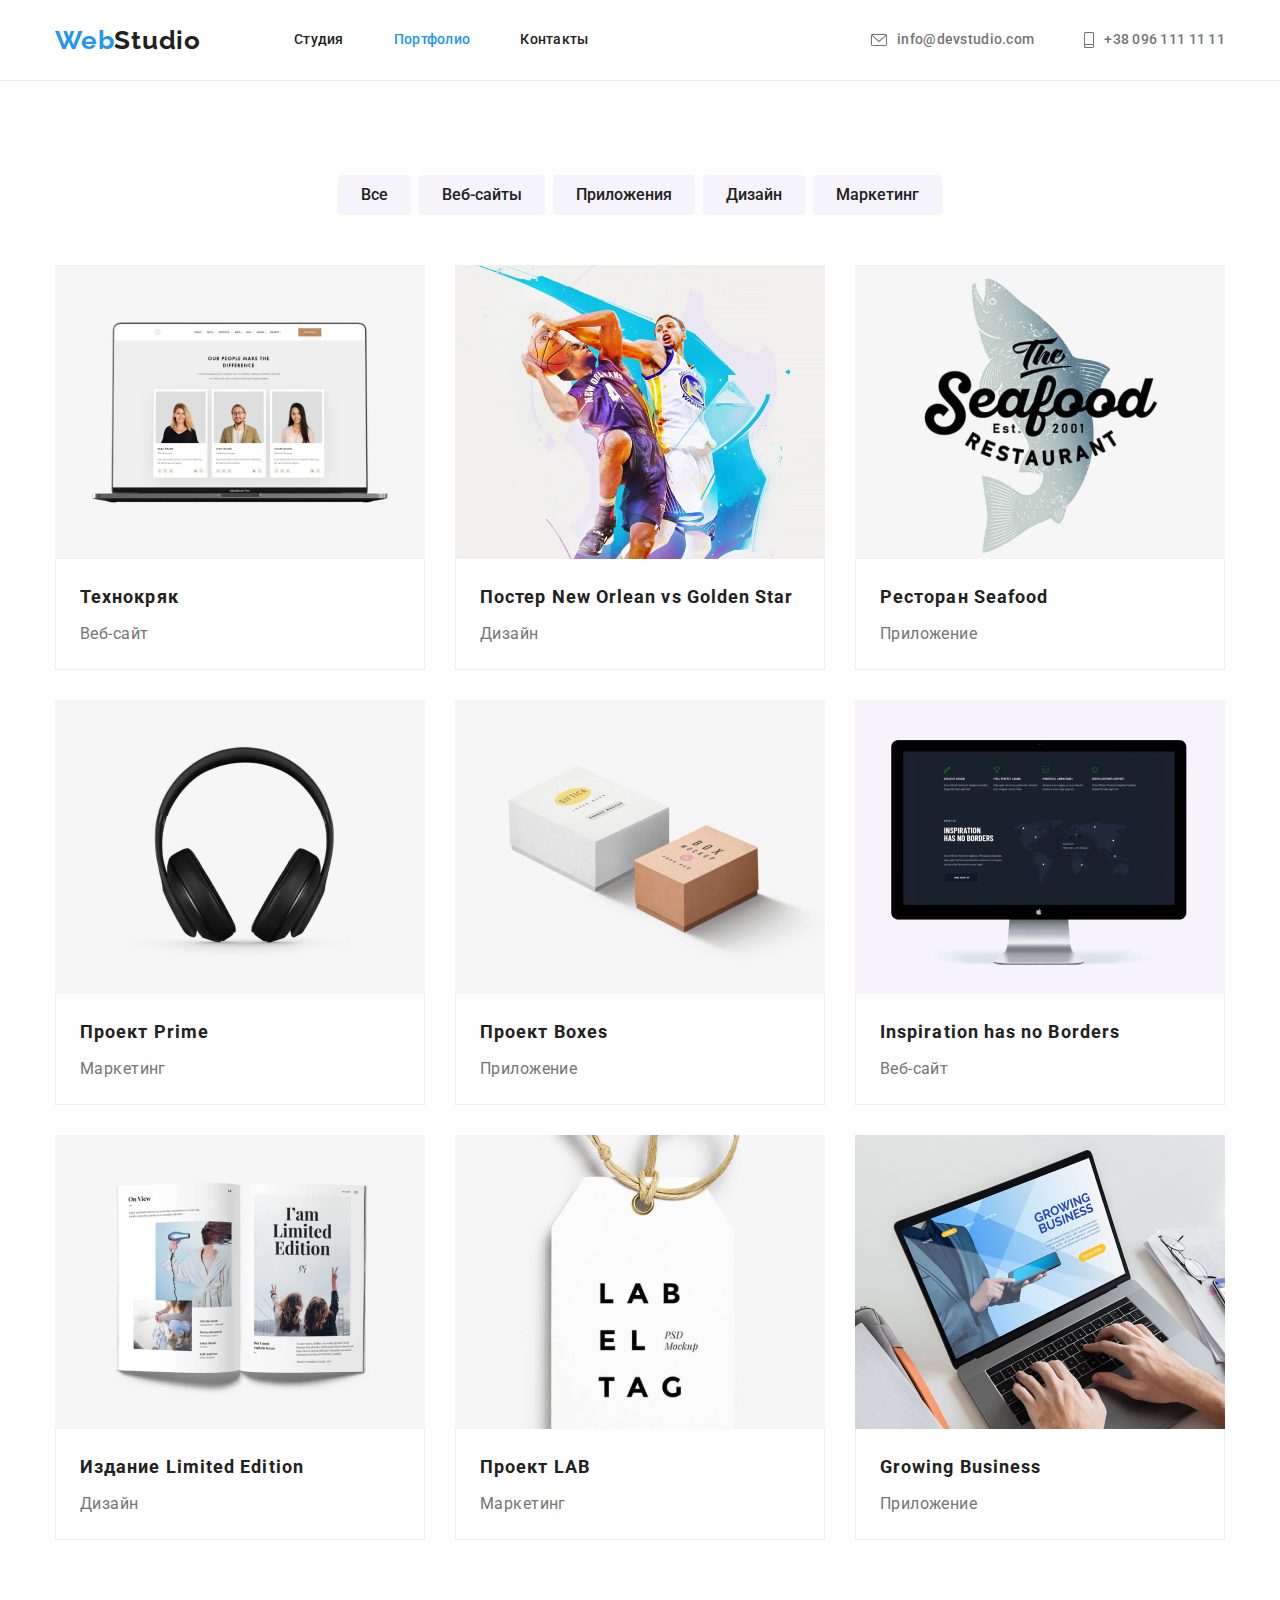
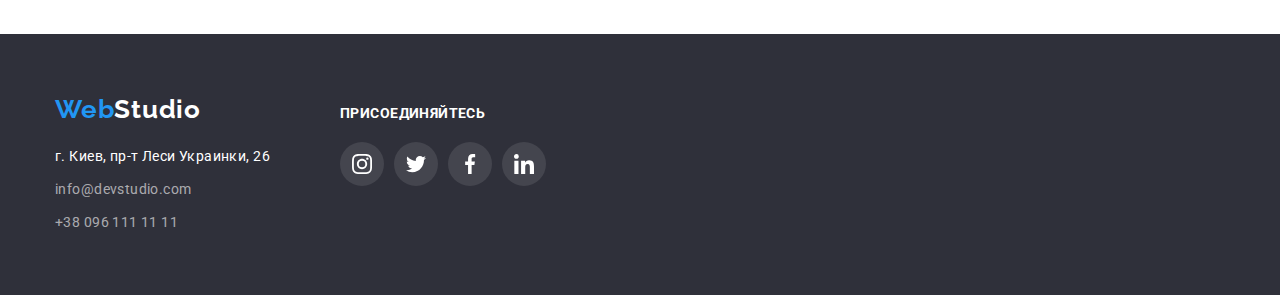
==== portfolio.html @ 3686d3af "copy hm4" ====
<!DOCTYPE html>
<html lang="ru">

<head>
    <meta charset="UTF-8">
    <meta http-equiv="X-UA-Compatible" content="IE=edge">
    <meta name="viewport" content="width=device-width, initial-scale=1.0">
    <title>Портфолио</title>
    <link rel="preconnect" href="https://fonts.googleapis.com">
    <link rel="preconnect" href="https://fonts.gstatic.com" crossorigin>
    <link href="https://fonts.googleapis.com/css2?family=Raleway:wght@700&family=Roboto:wght@400;500;700;900&display=swap"
        rel="stylesheet">
    <link rel="stylesheet" href="https://cdnjs.cloudflare.com/ajax/libs/modern-normalize/1.1.0/modern-normalize.min.css">
    <link href="./css/styles.css" rel="stylesheet">
</head>

<body>
    <header class="header-border">
        <div class="container flex">
            <nav class="site-nav flex">
            <a lang="en" class="logo" href="">Web<span class="logo-black">Studio</span></a>
            <ul class="list-item flex">
                <li class="item">
                    <a class="link" href="./index.html">Студия</a>
                </li>
                <li class="item">
                    <a class="link current-page" href="./portfolio.html">Портфолио</a>
                </li>
                <li class="item">
                    <a class="link" href="">Контакты</a>
                </li>
            </ul>
        </nav>
    
        <ul class="contacts-head list-item flex">
            <li class="item"><a class="link" href="mailto:info@devstudio.com">
                <svg class="icon-mail" width="16" height="12"><use href="./images/icons.svg#envelope"></use>
                </svg>
                info@devstudio.com</a>
            </li>
            <li class="item"><a class="link" href="tel:+380961111111">
                <svg class="icon-phone" width="10" height="16"><use href="./images/icons.svg#smartphone"></use>
            </svg>+38 096 111 11 11</a>
        </li>
        </ul>
    </div>
    </header>    

    <main>
        <section class="portfolio">
            <div class="container">
                <ul class="filter-list">
            <li class="item"> <button type="button" class="button">Все</button></li>
            <li class="item"> <button type="button" class="button">Веб-сайты</button></li>
            <li class="item"> <button type="button" class="button">Приложения</button></li>
            <li class="item"> <button type="button" class="button">Дизайн</button></li>
            <li class="item"> <button type="button" class="button">Маркетинг</button></li>
                </ul>

                <ul class="list-item">
            <li class="item"> 
                <a class="item-link" href=""><img class="imgblock" src="./images/portfolio/portfolio1.jpg" alt="ноутбук с открытым веб-сайтом" width="370"> 
                <div class="content">
                <h3 class="title">Технокряк</h3>
                <p class="text">Веб-сайт</p>
                </div></a>                       
            </li>
            <li class="item">
                <a class="item-link" href=""><img class="imgblock" src="./images/portfolio/portfolio2.jpg" alt="2 игрока клубов Нью-Орлеанс и Голден Стар играют в баскетбол" width="370">
                <div class="content">
                <h3 class="title">Постер New Orlean vs Golden Star</h3>
                <p class="text">Дизайн</p>
                </div></a>
            </li>
            <li class="item">
                <a class="item-link" href=""><img class="imgblock" src="./images/portfolio/portfolio3.jpg" alt="логотип ресторана Сиафуд" width="370">
                <div class="content">
                <h3 class="title">Ресторан Seafood</h3>
                <p class="text">Приложение</p>
                </div></a>
            </li>
            <li class="item">
                <a class="item-link" href=""><img class="imgblock" src="./images/portfolio/portfolio4.jpg" alt="наушники" width="370">
                <div class="content">
                <h3 class="title">Проект Prime</h3>
                <p class="text">Маркетинг</p>
                </div></a>
            </li>
            <li class="item">
                <a class="item-link" href=""><img class="imgblock" src="./images/portfolio/portfolio5.jpg" alt="две коробочки" width="370">
                <div class="content">
                <h3 class="title">Проект Boxes</h3>
                <p class="text">Приложение</p>
                </div></a>
            </li>
            <li class="item">
                <a class="item-link" href=""><img class="imgblock" src="./images/portfolio/portfolio6.jpg" alt="монитор с открытым веб-сайтом" width="370">
                <div class="content">
                <h3 lang="en" class="title">Inspiration has no Borders</h3>
                <p class="text">Веб-сайт</p>
                </div></a>
            </li>
            <li class="item">
                <a class="item-link" href=""><img class="imgblock" src="./images/portfolio/portfolio7.jpg" alt="развернутый гланцевый журнал" width="370">
                <div class="content">
                <h3 class="title">Издание Limited Edition</h3>
                <p class="text">Дизайн</p>
                </div></a>
            </li>
            <li class="item">
                <a class="item-link" href=""><img class="imgblock" src="./images/portfolio/portfolio8.jpg" alt="этикетка Лаб" width="370">
                <div class="content">
                <h3 class="title">Проект LAB</h3>
                <p class="text">Маркетинг</p>
                </div></a>
            </li>
            <li class="item">
                <a class="item-link" href=""><img class="imgblock" src="./images/portfolio/portfolio9.jpg" alt="ноутбук с открытым веб-сайтом грувин бизнеса" width="370">
                <div class="content">
                <h3 lang="en" class="title">Growing Business</h3>
                <p class="text">Приложение</p>
                </div></a>
            </li>       
                </ul>
            </div>
        </section>
    </main>

    <footer class="footer">
        <div class="container flex">
            <div><a lang="en" class="logo" href="">Web<span class="logo-white">Studio</span></a>
        <address class="address">            
            <p class="physical-address">г. Киев, пр-т Леси Украинки, 26</p>
            <ul class="list-item">
                <li class="item"><a class="link" href="mailto:info@devstudio.com">info@devstudio.com</a></li>
                <li class="item"><a class="link" href="tel:+380961111111">+38 096 111 11 11</a></li>
            </ul>
        </address>
            </div>
            <div class="join">
                <h3 class="title">Присоединяйтесь</h3>
                <ul class="join-list list-item">
                    <li class="join-item"><a class="join-links" href="">
                        <svg class="join-icon" width="20" height="20">
                            <use href="./images/icons.svg#instagram"></use>
                        </svg></a>
                    </li>
                    <li class="join-item"><a class="join-links" href="">
                        <svg class="join-icon" width="20" height="20">
                            <use href="./images/icons.svg#twitter"></use>
                        </svg></a>
                    </li>
                    <li class="join-item"><a class="join-links" href="">
                        <svg class="join-icon" width="20" height="20">
                            <use href="./images/icons.svg#facebook"></use>
                        </svg></a>
                    </li>
                    <li class="join-item"><a class="join-links" href="">
                        <svg class="join-icon" width="20" height="20">
                            <use href="./images/icons.svg#linkedin"></use>
                        </svg></a>
                    </li>
                </ul>
            </div>
        </div>
    </footer>

</body>

</html>
---- css/styles.css ----
:root {
    --black-text: #212121;
    --grey-text: #757575;
    --grey-text-footer: rgba(255, 255, 255, 0.6);
    --grey-icon-footer: rgba(255, 255, 255, 0.1);
    --dark-grey: #2F303A; /* background-color */
    --white-text: #FFFFFF;
    --blue: #2196F3;
    --border-header: #ECECEC;
    --border-portlofio: #EEEEEE;
    --grey-bcg: #F5F4FA;
    --hero-button-shadow: rgba(0, 0, 0, 0.15);
    --svg-grey: #AFB1B8;
}


body {
    font-family: 'Roboto', sans-serif;
    color: var(--grey-text);
    font-size: 14px;
    line-height: 1.71;
    letter-spacing: 0.03em;
}

/* .whitebcg {
    background-color: var(--body-bcg);
} */

.container {
    width: 1200px;
    margin: 0 auto;
    padding: 0px 15px;
}

.list-item {
    list-style-type: none;
    padding: 0px;
    margin: 0px;
}
/* Хедер (навигация и конктакты*/
.flex {
display: flex;
align-items: center;
}

.site-nav .list-item {
    margin-left: 93px;
}

.site-nav .item {
    margin-right: 50px;
}

.site-nav .item:last-child {
    margin-right: 0px;
}

.site-nav .link {
    color: var(--black-text);
    font-weight: 500;
    font-size: 14px;
    line-height: 1.14;
    letter-spacing: 0.02em;
    text-decoration: none;
    display: block;
    padding-top: 32px;
    padding-bottom: 32px;
}

.logo {
    font-family: 'Raleway';
    font-weight: 700;
    font-size: 26px;
    line-height: 1.19;
    letter-spacing: 0.03em;
    font-style: normal;
    color: var(--blue);
    text-decoration: none;
}

.logo-black {
    color: var(--black-text);
}

.logo-white {
    color: var(--white-text);
}

.contacts-head.list-item {
    margin-left: auto;    
}

.contacts-head .link {
    color: var(--grey-text);
    font-weight: 500;
    font-size: 14px;
    line-height: 1.14;
    letter-spacing: 0.02em;
    text-decoration: none;
    padding-top: 32px;
    padding-bottom: 32px;
    display: flex;
    align-items: center;
}

.icon-mail,
.icon-phone {
    fill: currentColor;
    margin-right: 10px;      
}


.contacts-head .item + .item {
    margin-left: 50px;
}


.link.current-page {
    color: var(--blue);
}

.header-border {
    border-bottom: 1px solid var(--border-header);
}

/* Мейн */

/* Хироу секция */

.hero {
     /* background-color: var(--dark-grey);  */
    text-align: center;
    margin: 0 auto;
    padding: 200px 0px;
    max-width: 1600px;
    height: 600px;

    background-image: linear-gradient(to right, rgba(47, 48, 58, 0.4), rgba(47, 48, 58, 0.4)),
    url(../images/hero.jpg);
    background-repeat: no-repeat;
    background-position: center;
}

.hero-title {
    font-weight: 900;
    font-size: 44px;
    line-height: 1.36;
    letter-spacing: 0.06em;
    text-transform: uppercase;
    color: var(--white-text);
    margin: 0 0 30px;
}

.hero-button {
    text-decoration: none;
    font-family: inherit;
    font-weight: 700;
    font-size: 16px;
    line-height: 1.88; 
    text-align: center;
    letter-spacing: 0.06em;
    color: var(--white-text);
    background-color: var(--blue);
    border: 1px solid transparent;
    border-radius: 4px; 
    padding: 10px 32px;
    box-shadow: 0px 4px 4px var(--hero-button-shadow);   
}

/* Особенности */
.spec-section {
    padding: 94px 0 47px;
}

.features {
    height: 120px;
    display: flex;
    align-items: center;
    justify-content: center;
    background-color: var(--grey-bcg);
    border-radius: 4px;
    margin-bottom: 30px;
}

.spec-title {    
    font-size: 14px;
    line-height: 1.14;
    text-transform: uppercase;
    color: var(--black-text);
}

.spec-section .list-item {
    display: flex;
}

.spec-section .item {
    width: 270px;
    margin-right: 30px;
}
.spec-section .item:last-child {
    margin-right: 0;
}


.spec-title {
    margin: 0px 0px 10px;
}
.spec-text {
    margin: 0px;
}

/* Чем мы занимаемся и наша команда*/
.work-section {
    padding: 47px 0 94px;
}

.team-section {
    padding: 94px 0 94px;
    background-color: var(--grey-bcg);
}

.team-section .content {
    padding: 30px 32px;
}

.work-section .list-item {
    display: flex;
    justify-content: space-between;
}

.imgblock {
    display: block;
}

.work-title,
.team-title,
.clients-title {
    font-size: 36px;
    line-height: 1.17;
    text-align: center;
    color: var(--black-text);
    margin: 0px 0px 50px;
}

.team-name {
    font-weight: 500;
    font-size: 16px;
    line-height: 1.19;
    color: var(--black-text);
    margin: 0 0 10px;
}

.team-position {
    font-size: 16px;
    line-height: 1.19;
    margin: 0 0 16px;
}

.team-section .list-item {
    display: flex;
    justify-content: space-between;
}

.team-section .item {
    text-align: center;
    background: var(--white-text);
    box-shadow: 0px 1px 3px rgba(0, 0, 0, 0.12), 0px 1px 1px rgba(0, 0, 0, 0.14), 0px 2px 1px rgba(0, 0, 0, 0.2);
    border-radius: 0px 0px 4px 4px;
}

.social-list {
    display: flex;    
}

.social-item {  
    padding: 0;
    width: 44px;
    height: 44px;
    border-radius: 50%;
    color: var(--svg-grey);
}

.social-links {
    display: block;
    width: 44px;
    height: 44px;
    text-decoration: none;
    color: currentColor;
    padding: 12px 12px 6px 12px;
    border-radius: 50%;
}

.social-item:hover,
.social-item:focus {
    background-color: var(--blue);
    color: var(--white-text);
}

.social-icon {
    fill: currentColor;
}

/* Постоянные клиенты */

.clients-section {
    padding: 94px 0;
}

.clients-section .list-item {
    display: flex;
    justify-content: center;
    align-items: center;
}

.clients-section .link {
    display: flex;
    justify-content: center;
    align-items: center;
    width: 170px;
    height: 92px;
    border: 1px solid var(--svg-grey);
    border-radius: 4px;
    color: var(--svg-grey);
}

.clients-section .icon {
    fill: currentColor;
}

.clients-section .link:hover,
.clients-section .link:focus {
    border: 1px solid var(--blue);
    color: var(--blue);
}



.clients-section .item {
    margin-right: 30px;
}

.clients-section .item:last-child {
    margin-right: 0px;
}



/* Футтер */

.footer {
    background-color: var(--dark-grey);
    padding-top: 60px;
    padding-bottom: 60px;
}

.footer .logo {
    display: inline-block;
    margin-bottom: 20px;
}


.address {
    font-style: normal;
}

.physical-address {
    display: inline-block;
    color: var(--white-text);
    margin: 0 0 9px;
}

.footer .list-item .item:first-child {
    margin-bottom: 9px;
}

.footer .link {
    color: var(--grey-text-footer);    
    text-decoration: none;    
}

.link:hover, 
.link:focus {
    color: var(--blue);
}


/* Блок присоединяйтесь */

.footer .flex {
    align-items: baseline;
}

.join {
    margin-left: 70px;
    width: 206px;
}

.join .title {
    font-size: 14px;
    line-height: 1.14;
    text-transform: uppercase;
    color: var(--white-text);
    margin: 0 0 20px;
}

.join-list {
    padding: 0;
    display: flex;
    justify-content: space-between;
}

.join-item {  
    padding: 0;
    width: 44px;
    height: 44px;
    border-radius: 50%;
    background-color: var(--grey-icon-footer);
}

.join-links {
    display: block;
    width: 44px;
    height: 44px;
    text-decoration: none;
    padding: 12px 12px 6px 12px;
    border-radius: 50%;
}

.join-item:hover,
.join-item:focus {
    background-color: var(--blue);
}

.join-icon {
    fill: var(--white-text);
}

/* Портфолио */

.portfolio {
    padding: 94px 0;
}

.portfolio .title {
    font-size: 18px;
    line-height: 2;
    letter-spacing: 0.06em;
    color: var(--black-text);
    margin: 0px 0px 4px;
}

.portfolio .text {
    font-size: 16px;
    line-height: 1.88;
    margin: 0px;    
}

.filter-list {
    list-style-type: none;
    display: flex;
    justify-content: center;
    padding: 0;
    margin: 0px 0px 50px;
}

.filter-list .item:not(:last-child) {
    margin-right: 8px;
}

.portfolio .button {
    color: var(--black-text);
    font-weight: 500;
    font-size: 16px;
    line-height: 1.62;
    text-align: center;
    cursor: pointer;
    font-family: inherit;
    background-color: var(--grey-bcg);
    border: 1px solid transparent;
    border-radius: 4px;
    padding: 6px 22px;
}

.portfolio .button:hover,
.portfolio .button:focus {
    color: var(--white-text);
    background-color: var(--blue);
    box-shadow: 0px 3px 1px rgba(0, 0, 0, 0.1), 0px 1px 2px rgba(0, 0, 0, 0.08), 0px 2px 2px rgba(0, 0, 0, 0.12);
}

.portfolio .list-item {
    display: flex;
    flex-wrap: wrap;
}

.portfolio .list-item .item {
    width: calc((100% - 60px) / 3);
    margin-right: 30px;
    margin-bottom: 30px;    
}

.portfolio .list-item .item:nth-child(3n) {
    margin-right: 0px;
}

.portfolio .list-item .item:nth-last-child(-n + 3) {
    margin-bottom: 0px;
}

.item-link {
    display: block;
    text-decoration: none;
    color: inherit;    
}

.item-link:hover,
.item-link:focus {
    box-shadow: 0px 1px 1px rgba(0, 0, 0, 0.12), 0px 4px 4px rgba(0, 0, 0, 0.06), 1px 4px 6px rgba(0, 0, 0, 0.16);
}

.content {
    padding: 20px 24px;
    border-bottom: 1px solid var(--border-portlofio);
    border-right: 1px solid var(--border-portlofio);
    border-left: 1px solid var(--border-portlofio);
}
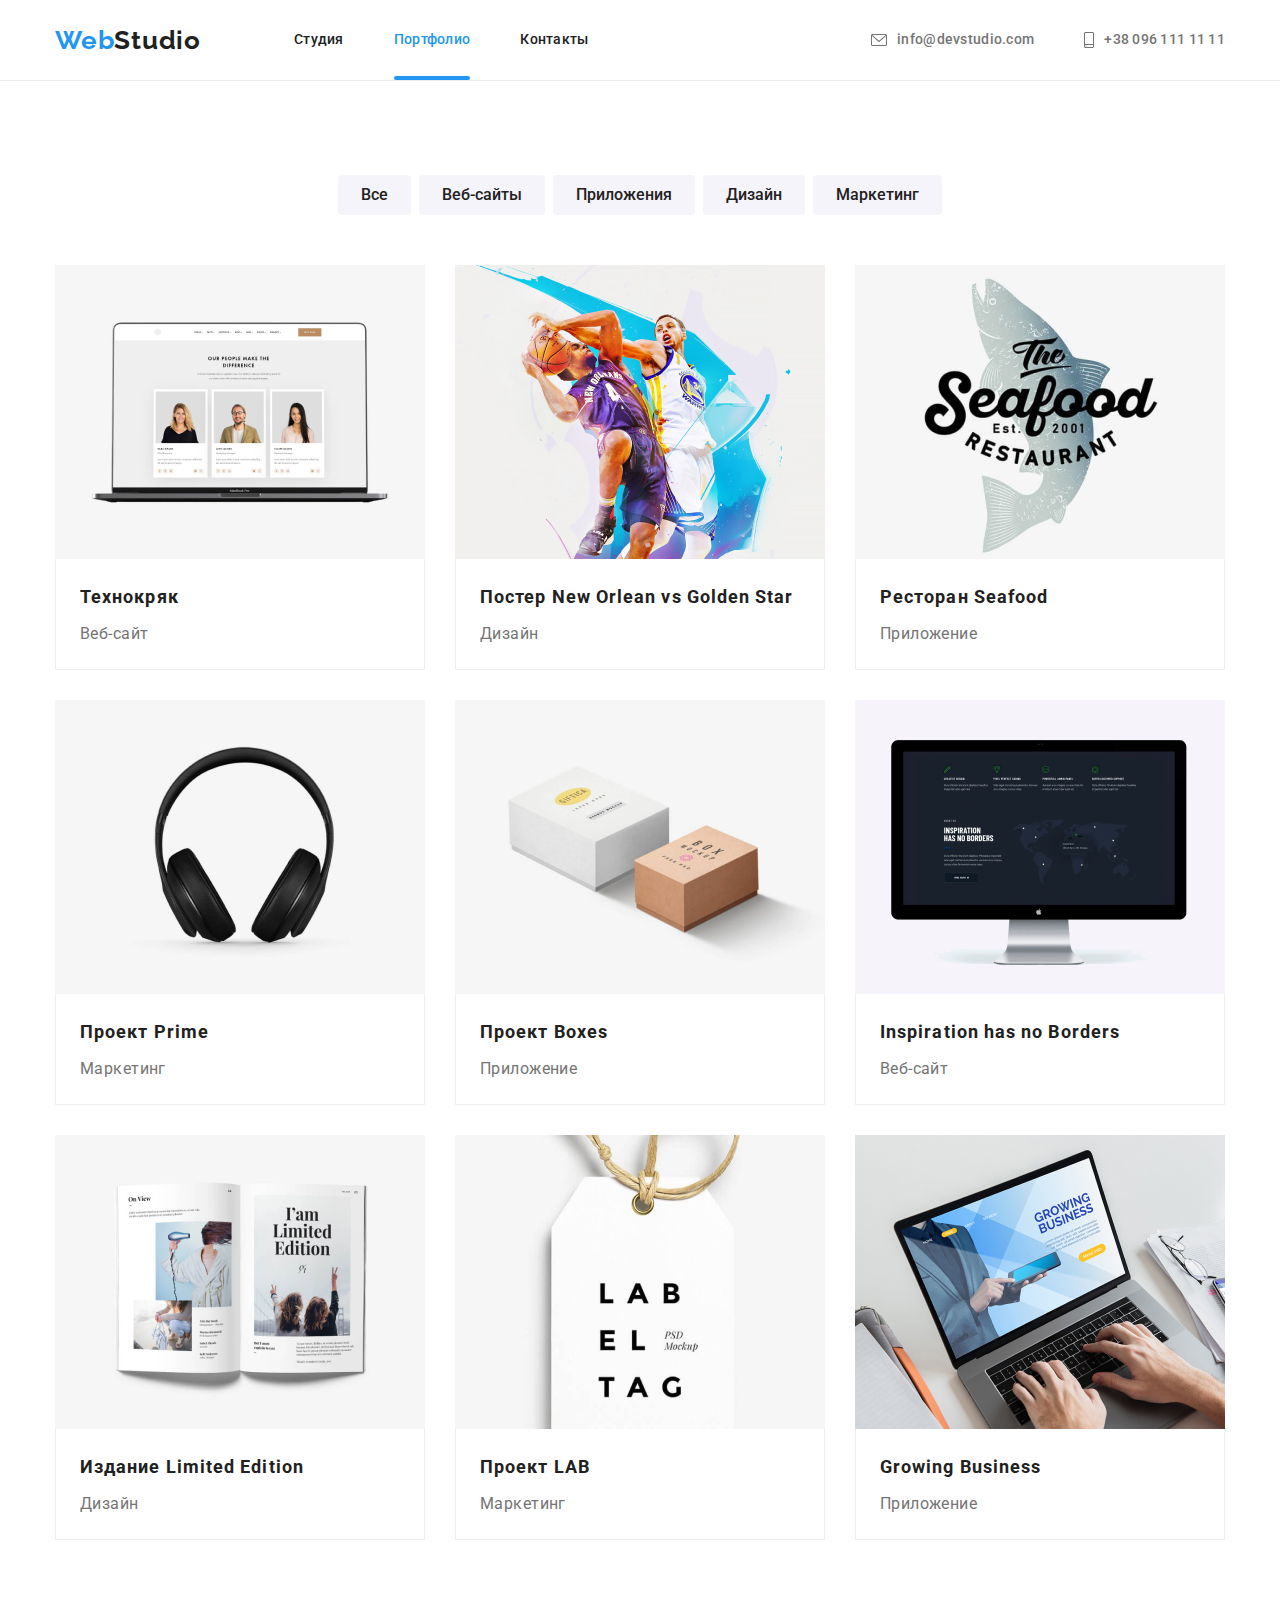
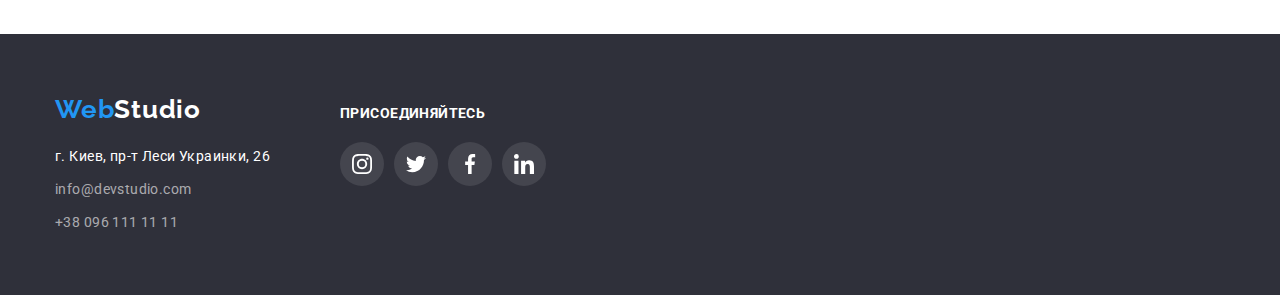
==== commit d614188c: "выполненная дз5" ====
--- a/portfolio.html
+++ b/portfolio.html
@@ -59,63 +59,110 @@
 
                 <ul class="list-item">
             <li class="item"> 
-                <a class="item-link" href=""><img class="imgblock" src="./images/portfolio/portfolio1.jpg" alt="ноутбук с открытым веб-сайтом" width="370"> 
-                <div class="content">
-                <h3 class="title">Технокряк</h3>
-                <p class="text">Веб-сайт</p>
-                </div></a>                       
-            </li>
-            <li class="item">
-                <a class="item-link" href=""><img class="imgblock" src="./images/portfolio/portfolio2.jpg" alt="2 игрока клубов Нью-Орлеанс и Голден Стар играют в баскетбол" width="370">
+                <a class="item-link" href="">
+                    <div class="relative">  
+                        <img class="imgblock" src="./images/portfolio/portfolio1.jpg" alt="ноутбук с открытым веб-сайтом" width="370">
+                        <p class="portfolio-overlay">Ресурс предлагает комплексные предложения с разным уровнем функционала и сервисов. Все это позволит посетителю получить исчерпывающие сведения о компании или частном лице.
+                        </p>
+                    </div>  
+
+                    <div class="content">
+                        <h3 class="title">Технокряк</h3>
+                        <p class="text">Веб-сайт</p>
+                    </div>
+                </a>                       
+            </li>
+            <li class="item">
+                <a class="item-link" href="">
+                    <div class="relative">  
+                        <img class="imgblock" src="./images/portfolio/portfolio2.jpg" alt="2 игрока клубов Нью-Орлеанс и Голден Стар играют в баскетбол" width="370">
+                        <p class="portfolio-overlay">Ресурс предлагает комплексные предложения с разным уровнем функционала и сервисов. Все это позволит посетителю получить исчерпывающие сведения о компании или частном лице.
+                        </p>
+                    </div>                    
                 <div class="content">
                 <h3 class="title">Постер New Orlean vs Golden Star</h3>
                 <p class="text">Дизайн</p>
                 </div></a>
             </li>
             <li class="item">
-                <a class="item-link" href=""><img class="imgblock" src="./images/portfolio/portfolio3.jpg" alt="логотип ресторана Сиафуд" width="370">
+                <a class="item-link" href="">
+                    <div class="relative">  
+                        <img class="imgblock" src="./images/portfolio/portfolio3.jpg" alt="логотип ресторана Сиафуд" width="370">
+                        <p class="portfolio-overlay">Ресурс предлагает комплексные предложения с разным уровнем функционала и сервисов. Все это позволит посетителю получить исчерпывающие сведения о компании или частном лице.
+                        </p>
+                    </div>                    
                 <div class="content">
                 <h3 class="title">Ресторан Seafood</h3>
                 <p class="text">Приложение</p>
                 </div></a>
             </li>
             <li class="item">
-                <a class="item-link" href=""><img class="imgblock" src="./images/portfolio/portfolio4.jpg" alt="наушники" width="370">
+                <a class="item-link" href="">
+                    <div class="relative">  
+                        <img class="imgblock" src="./images/portfolio/portfolio4.jpg" alt="наушники" width="370">
+                        <p class="portfolio-overlay">Ресурс предлагает комплексные предложения с разным уровнем функционала и сервисов. Все это позволит посетителю получить исчерпывающие сведения о компании или частном лице.
+                        </p>
+                    </div>                    
                 <div class="content">
                 <h3 class="title">Проект Prime</h3>
                 <p class="text">Маркетинг</p>
                 </div></a>
             </li>
             <li class="item">
-                <a class="item-link" href=""><img class="imgblock" src="./images/portfolio/portfolio5.jpg" alt="две коробочки" width="370">
+                <a class="item-link" href="">
+                    <div class="relative">  
+                        <img class="imgblock" src="./images/portfolio/portfolio5.jpg" alt="две коробочки" width="370">
+                        <p class="portfolio-overlay">Ресурс предлагает комплексные предложения с разным уровнем функционала и сервисов. Все это позволит посетителю получить исчерпывающие сведения о компании или частном лице.
+                        </p>
+                    </div>                    
                 <div class="content">
                 <h3 class="title">Проект Boxes</h3>
                 <p class="text">Приложение</p>
                 </div></a>
             </li>
             <li class="item">
-                <a class="item-link" href=""><img class="imgblock" src="./images/portfolio/portfolio6.jpg" alt="монитор с открытым веб-сайтом" width="370">
+                <a class="item-link" href="">
+                    <div class="relative">  
+                        <img class="imgblock" src="./images/portfolio/portfolio6.jpg" alt="монитор с открытым веб-сайтом" width="370">
+                        <p class="portfolio-overlay">Ресурс предлагает комплексные предложения с разным уровнем функционала и сервисов. Все это позволит посетителю получить исчерпывающие сведения о компании или частном лице.
+                        </p>
+                    </div>                     
                 <div class="content">
                 <h3 lang="en" class="title">Inspiration has no Borders</h3>
                 <p class="text">Веб-сайт</p>
                 </div></a>
             </li>
             <li class="item">
-                <a class="item-link" href=""><img class="imgblock" src="./images/portfolio/portfolio7.jpg" alt="развернутый гланцевый журнал" width="370">
+                <a class="item-link" href="">
+                    <div class="relative">  
+                        <img class="imgblock" src="./images/portfolio/portfolio7.jpg" alt="развернутый гланцевый журнал" width="370">
+                        <p class="portfolio-overlay">Ресурс предлагает комплексные предложения с разным уровнем функционала и сервисов. Все это позволит посетителю получить исчерпывающие сведения о компании или частном лице.
+                        </p>
+                    </div>                    
                 <div class="content">
                 <h3 class="title">Издание Limited Edition</h3>
                 <p class="text">Дизайн</p>
                 </div></a>
             </li>
             <li class="item">
-                <a class="item-link" href=""><img class="imgblock" src="./images/portfolio/portfolio8.jpg" alt="этикетка Лаб" width="370">
+                <a class="item-link" href="">
+                    <div class="relative">  
+                        <img class="imgblock" src="./images/portfolio/portfolio8.jpg" alt="этикетка Лаб" width="370">
+                        <p class="portfolio-overlay">Ресурс предлагает комплексные предложения с разным уровнем функционала и сервисов. Все это позволит посетителю получить исчерпывающие сведения о компании или частном лице.
+                        </p>
+                    </div>                    
                 <div class="content">
                 <h3 class="title">Проект LAB</h3>
                 <p class="text">Маркетинг</p>
                 </div></a>
             </li>
             <li class="item">
-                <a class="item-link" href=""><img class="imgblock" src="./images/portfolio/portfolio9.jpg" alt="ноутбук с открытым веб-сайтом грувин бизнеса" width="370">
+                <a class="item-link" href="">
+                    <div class="relative">  
+                        <img class="imgblock" src="./images/portfolio/portfolio9.jpg" alt="ноутбук с открытым веб-сайтом грувин бизнеса" width="370">
+                        <p class="portfolio-overlay">Ресурс предлагает комплексные предложения с разным уровнем функционала и сервисов. Все это позволит посетителю получить исчерпывающие сведения о компании или частном лице.
+                        </p>
+                    </div>                    
                 <div class="content">
                 <h3 lang="en" class="title">Growing Business</h3>
                 <p class="text">Приложение</p>
--- a/css/styles.css
+++ b/css/styles.css
@@ -3,6 +3,8 @@
     --grey-text: #757575;
     --grey-text-footer: rgba(255, 255, 255, 0.6);
     --grey-icon-footer: rgba(255, 255, 255, 0.1);
+    --our-works-grey: rgba(47, 48, 58, 0.8);
+    --modal-overlay: rgba(0, 0, 0, 0.2);
     --dark-grey: #2F303A; /* background-color */
     --white-text: #FFFFFF;
     --blue: #2196F3;
@@ -11,6 +13,8 @@
     --grey-bcg: #F5F4FA;
     --hero-button-shadow: rgba(0, 0, 0, 0.15);
     --svg-grey: #AFB1B8;
+    --cubic: cubic-bezier(0.4, 0, 0.2, 1);
+    --portfolio-overlay: rgba(33, 150, 243, 0.9);
 }
 
 
@@ -21,10 +25,6 @@
     line-height: 1.71;
     letter-spacing: 0.03em;
 }
-
-/* .whitebcg {
-    background-color: var(--body-bcg);
-} */
 
 .container {
     width: 1200px;
@@ -116,7 +116,19 @@
 
 
 .link.current-page {
+    position: relative;
     color: var(--blue);
+}
+
+.link.current-page::after {
+    position: absolute;
+    left: 0;
+    bottom: 0;
+    content: "";
+    width: 100%;
+    height: 4px;
+    border-radius: 2px;
+    background-color: var(--blue);    
 }
 
 .header-border {
@@ -164,8 +176,71 @@
     border: 1px solid transparent;
     border-radius: 4px; 
     padding: 10px 32px;
-    box-shadow: 0px 4px 4px var(--hero-button-shadow);   
-}
+    box-shadow: 0px 4px 4px var(--hero-button-shadow);  
+    cursor: pointer; 
+}
+
+/* Бекдроп и модальное окно */
+
+.backdrop {
+    position: fixed;
+    top: 0;
+    left: 0;
+
+    width: 100%;
+    height: 100%;
+
+    background-color: var(--modal-overlay);
+    opacity: 1;
+    transition: opacity 250ms var(--cubic);
+}
+
+.backdrop.is-hidden {
+    opacity: 0;
+    visibility: hidden;
+    pointer-events: none;
+}
+
+.backdrop.is-hidden .modal {
+    transform: translate(-50%, -50%) scale(0.8);
+}
+
+.modal {
+    position: absolute;
+    top: 50%;
+    left: 50%;
+
+    width: 528px;
+    height: 581px;
+    
+    background-color: var(--white-text);
+    box-shadow: 0px 1px 3px rgba(0, 0, 0, 0.12), 0px 1px 1px rgba(0, 0, 0, 0.14), 0px 2px 1px rgba(0, 0, 0, 0.2);
+    border-radius: 4px;
+
+    transform: translate(-50%, -50%) scale(1);
+    transition: transform 250ms var(--cubic);
+}
+
+.exit-modal-btn {
+    position: absolute;
+    top: 8px;
+    right: 8px;
+
+    width: 30px;
+    height: 30px;
+    padding: 0;
+    border-radius: 50%;
+    display: flex;
+    justify-content: center;
+    align-items: center;
+
+    font-size: 13px;
+    border: 1px solid rgba(0, 0, 0, 0.1);
+    background-color: var(--white-text);
+
+    cursor: pointer;
+}
+
 
 /* Особенности */
 .spec-section {
@@ -231,6 +306,31 @@
 .imgblock {
     display: block;
 }
+
+.work-section .item {
+    position: relative;
+}
+
+.work-section .description {
+    position: absolute;
+    bottom: 0;
+    left: 0;
+    width: 100%;
+    height: 70px;
+    margin: 0;
+
+    display: flex;
+    justify-content: center;
+    align-items: center;
+    
+    font-size: 14px;
+    line-height: 1.14;
+    text-transform: uppercase;
+
+    color: var(--white-text);
+    background-color: var(--our-works-grey);
+}
+
 
 .work-title,
 .team-title,
@@ -278,6 +378,9 @@
     height: 44px;
     border-radius: 50%;
     color: var(--svg-grey);
+
+    transition: color 250ms var(--cubic),
+    background-color 250ms var(--cubic);
 }
 
 .social-links {
@@ -321,6 +424,8 @@
     border: 1px solid var(--svg-grey);
     border-radius: 4px;
     color: var(--svg-grey);
+    transition: color 250ms var(--cubic),
+    border 250ms var(--cubic);
 }
 
 .clients-section .icon {
@@ -375,7 +480,9 @@
 
 .footer .link {
     color: var(--grey-text-footer);    
-    text-decoration: none;    
+    text-decoration: none;
+    
+    transition: color 250ms var(--cubic);
 }
 
 .link:hover, 
@@ -415,6 +522,8 @@
     height: 44px;
     border-radius: 50%;
     background-color: var(--grey-icon-footer);
+
+    transition: background-color 250ms var(--cubic);
 }
 
 .join-links {
@@ -479,6 +588,10 @@
     border: 1px solid transparent;
     border-radius: 4px;
     padding: 6px 22px;
+
+    transition: box-shadow 250ms var(--cubic), 
+    color 250ms var(--cubic), 
+    background-color 250ms var(--cubic);
 }
 
 .portfolio .button:hover,
@@ -510,17 +623,49 @@
 .item-link {
     display: block;
     text-decoration: none;
-    color: inherit;    
+    color: inherit;
+    
+    transition: box-shadow 250ms var(--cubic);    
 }
 
 .item-link:hover,
 .item-link:focus {
     box-shadow: 0px 1px 1px rgba(0, 0, 0, 0.12), 0px 4px 4px rgba(0, 0, 0, 0.06), 1px 4px 6px rgba(0, 0, 0, 0.16);
 }
-
 .content {
     padding: 20px 24px;
     border-bottom: 1px solid var(--border-portlofio);
     border-right: 1px solid var(--border-portlofio);
     border-left: 1px solid var(--border-portlofio);
 }
+
+.relative {
+    position: relative;
+    overflow: hidden;
+}
+
+.portfolio-overlay {
+    position: absolute;
+    bottom: 0;
+    width: 100%;
+    height: 100%;
+
+    display: flex;
+    justify-content: center;
+    align-items: center;
+    padding: 63px 24px;
+    margin: 0;
+    
+    font-size: 18px;
+    line-height: 1.56;
+    color: var(--white-text);
+    background-color: var(--portfolio-overlay);
+
+    transform: translateY(100%);
+    transition: transform 250ms var(--cubic);
+}
+
+.item-link:hover .portfolio-overlay,
+.item-link:focus .portfolio-overlay {
+    transform: translateY(0);
+}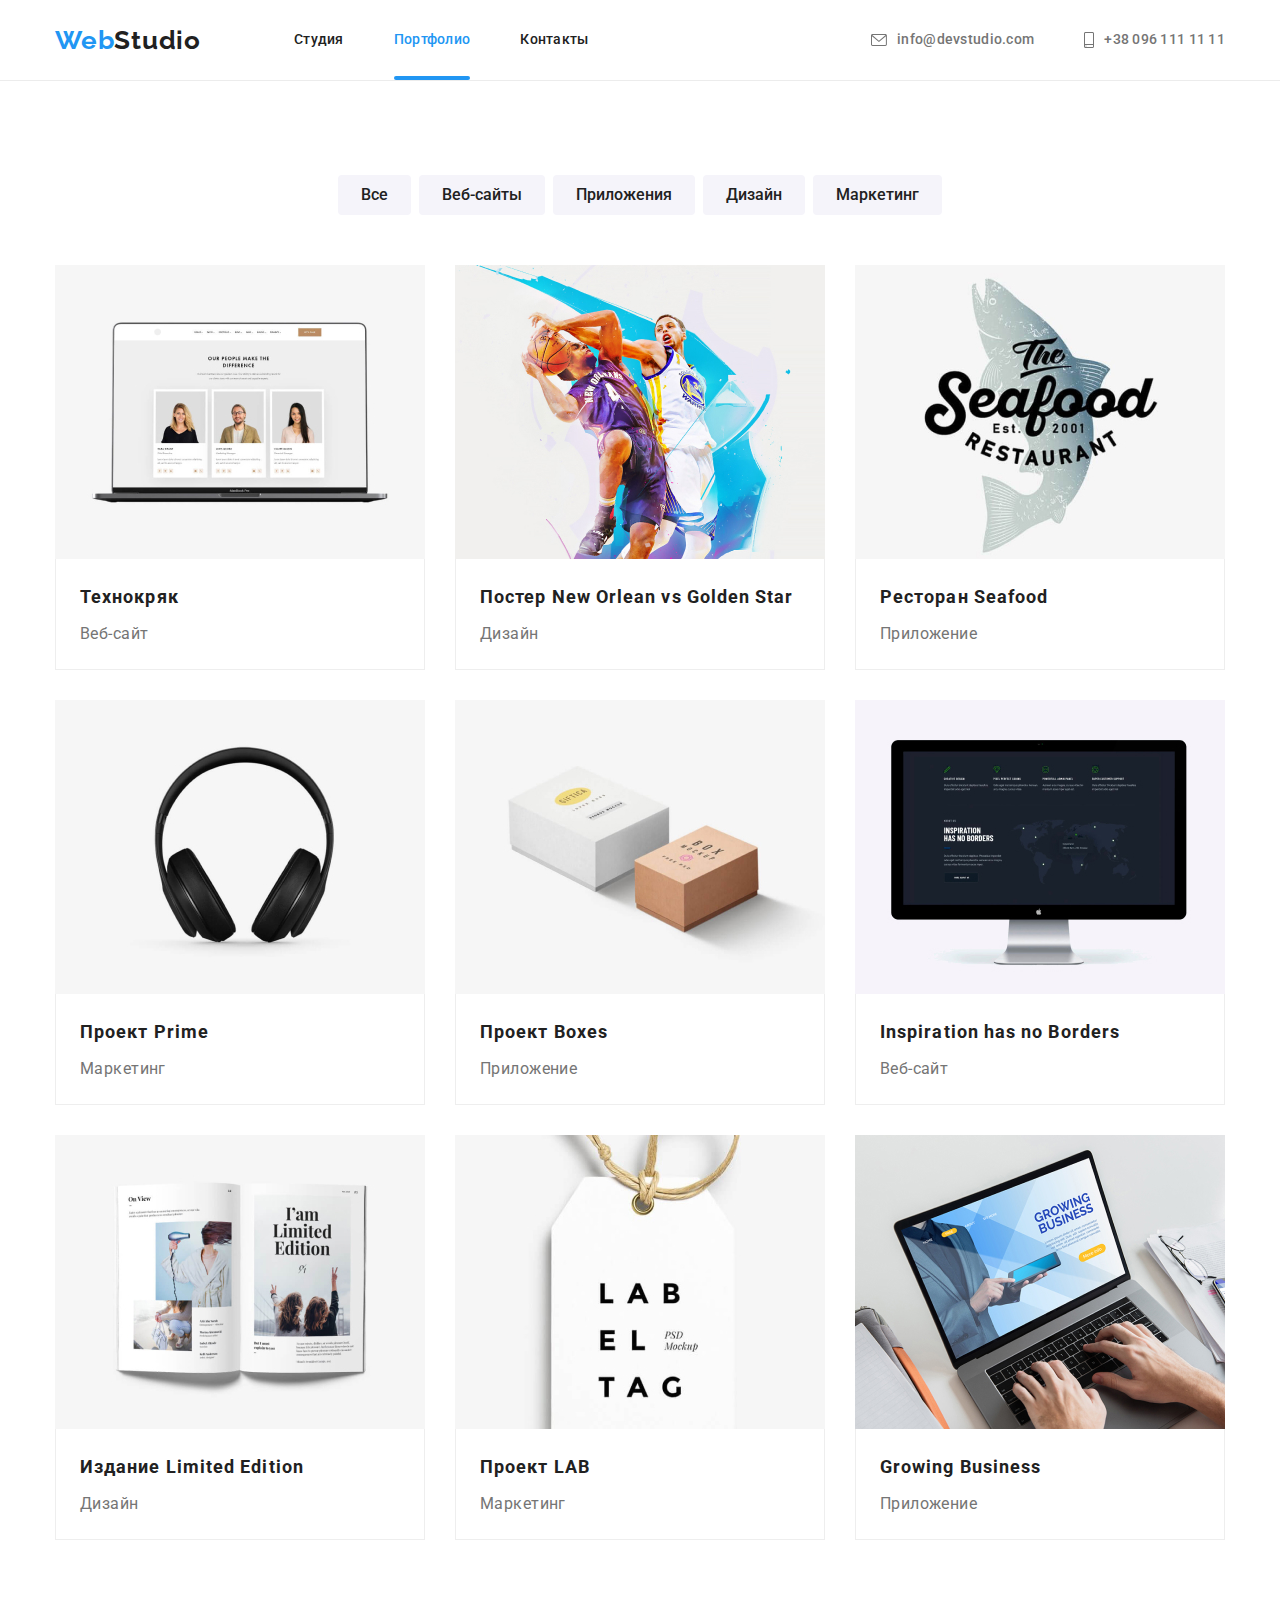
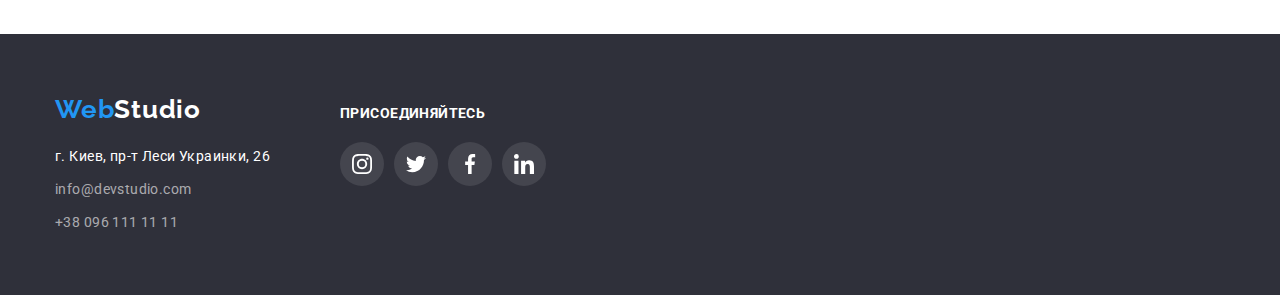
==== commit e62a79b5: "hotfix" ====
--- a/portfolio.html
+++ b/portfolio.html
@@ -34,12 +34,12 @@
     
         <ul class="contacts-head list-item flex">
             <li class="item"><a class="link" href="mailto:info@devstudio.com">
-                <svg class="icon-mail" width="16" height="12"><use href="./images/icons.svg#envelope"></use>
+                <svg class="icon-mail" width="16" height="12"><use href="./images/icons.svg#icon-envelope"></use>
                 </svg>
                 info@devstudio.com</a>
             </li>
             <li class="item"><a class="link" href="tel:+380961111111">
-                <svg class="icon-phone" width="10" height="16"><use href="./images/icons.svg#smartphone"></use>
+                <svg class="icon-phone" width="10" height="16"><use href="./images/icons.svg#icon-smartphone"></use>
             </svg>+38 096 111 11 11</a>
         </li>
         </ul>
@@ -189,22 +189,22 @@
                 <ul class="join-list list-item">
                     <li class="join-item"><a class="join-links" href="">
                         <svg class="join-icon" width="20" height="20">
-                            <use href="./images/icons.svg#instagram"></use>
-                        </svg></a>
-                    </li>
-                    <li class="join-item"><a class="join-links" href="">
-                        <svg class="join-icon" width="20" height="20">
-                            <use href="./images/icons.svg#twitter"></use>
-                        </svg></a>
-                    </li>
-                    <li class="join-item"><a class="join-links" href="">
-                        <svg class="join-icon" width="20" height="20">
-                            <use href="./images/icons.svg#facebook"></use>
-                        </svg></a>
-                    </li>
-                    <li class="join-item"><a class="join-links" href="">
-                        <svg class="join-icon" width="20" height="20">
-                            <use href="./images/icons.svg#linkedin"></use>
+                            <use href="./images/icons.svg#icon-instagram"></use>
+                        </svg></a>
+                    </li>
+                    <li class="join-item"><a class="join-links" href="">
+                        <svg class="join-icon" width="20" height="20">
+                            <use href="./images/icons.svg#icon-twitter"></use>
+                        </svg></a>
+                    </li>
+                    <li class="join-item"><a class="join-links" href="">
+                        <svg class="join-icon" width="20" height="20">
+                            <use href="./images/icons.svg#icon-facebook"></use>
+                        </svg></a>
+                    </li>
+                    <li class="join-item"><a class="join-links" href="">
+                        <svg class="join-icon" width="20" height="20">
+                            <use href="./images/icons.svg#icon-linkedin"></use>
                         </svg></a>
                     </li>
                 </ul>
